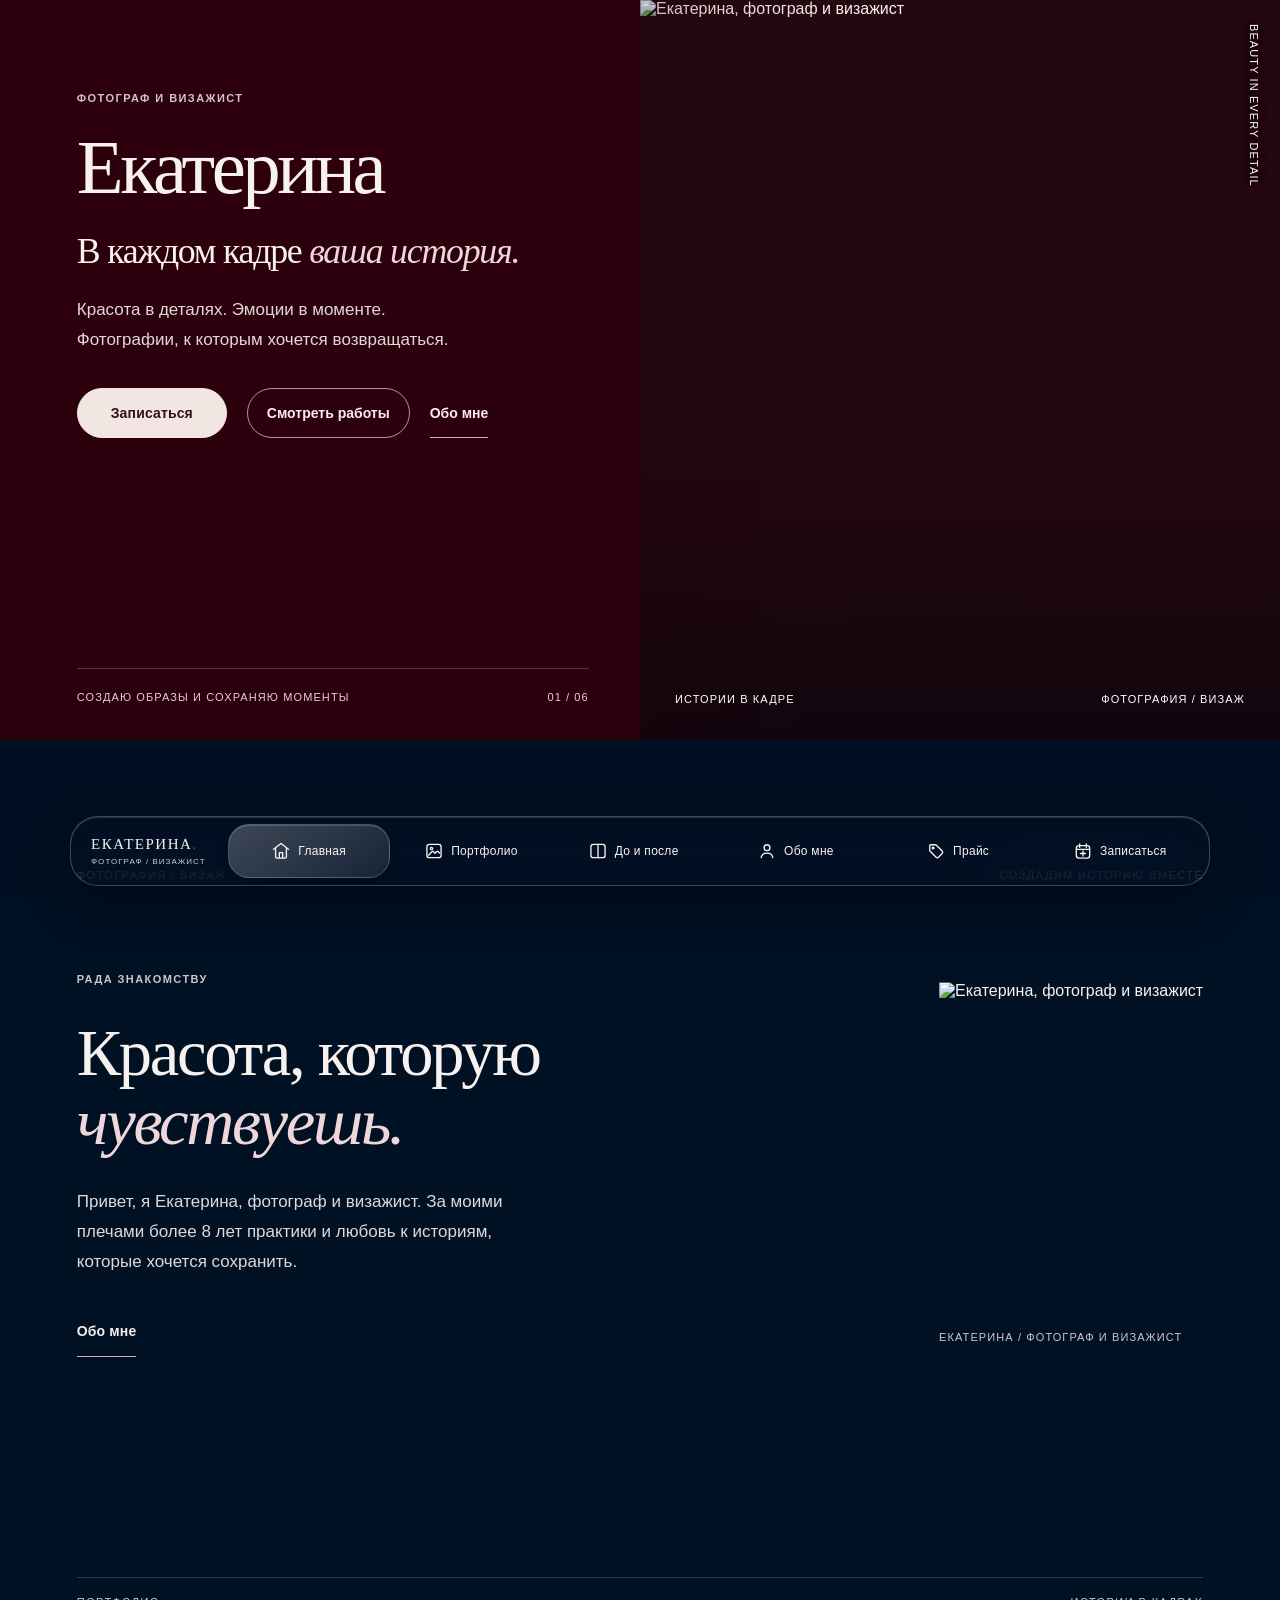
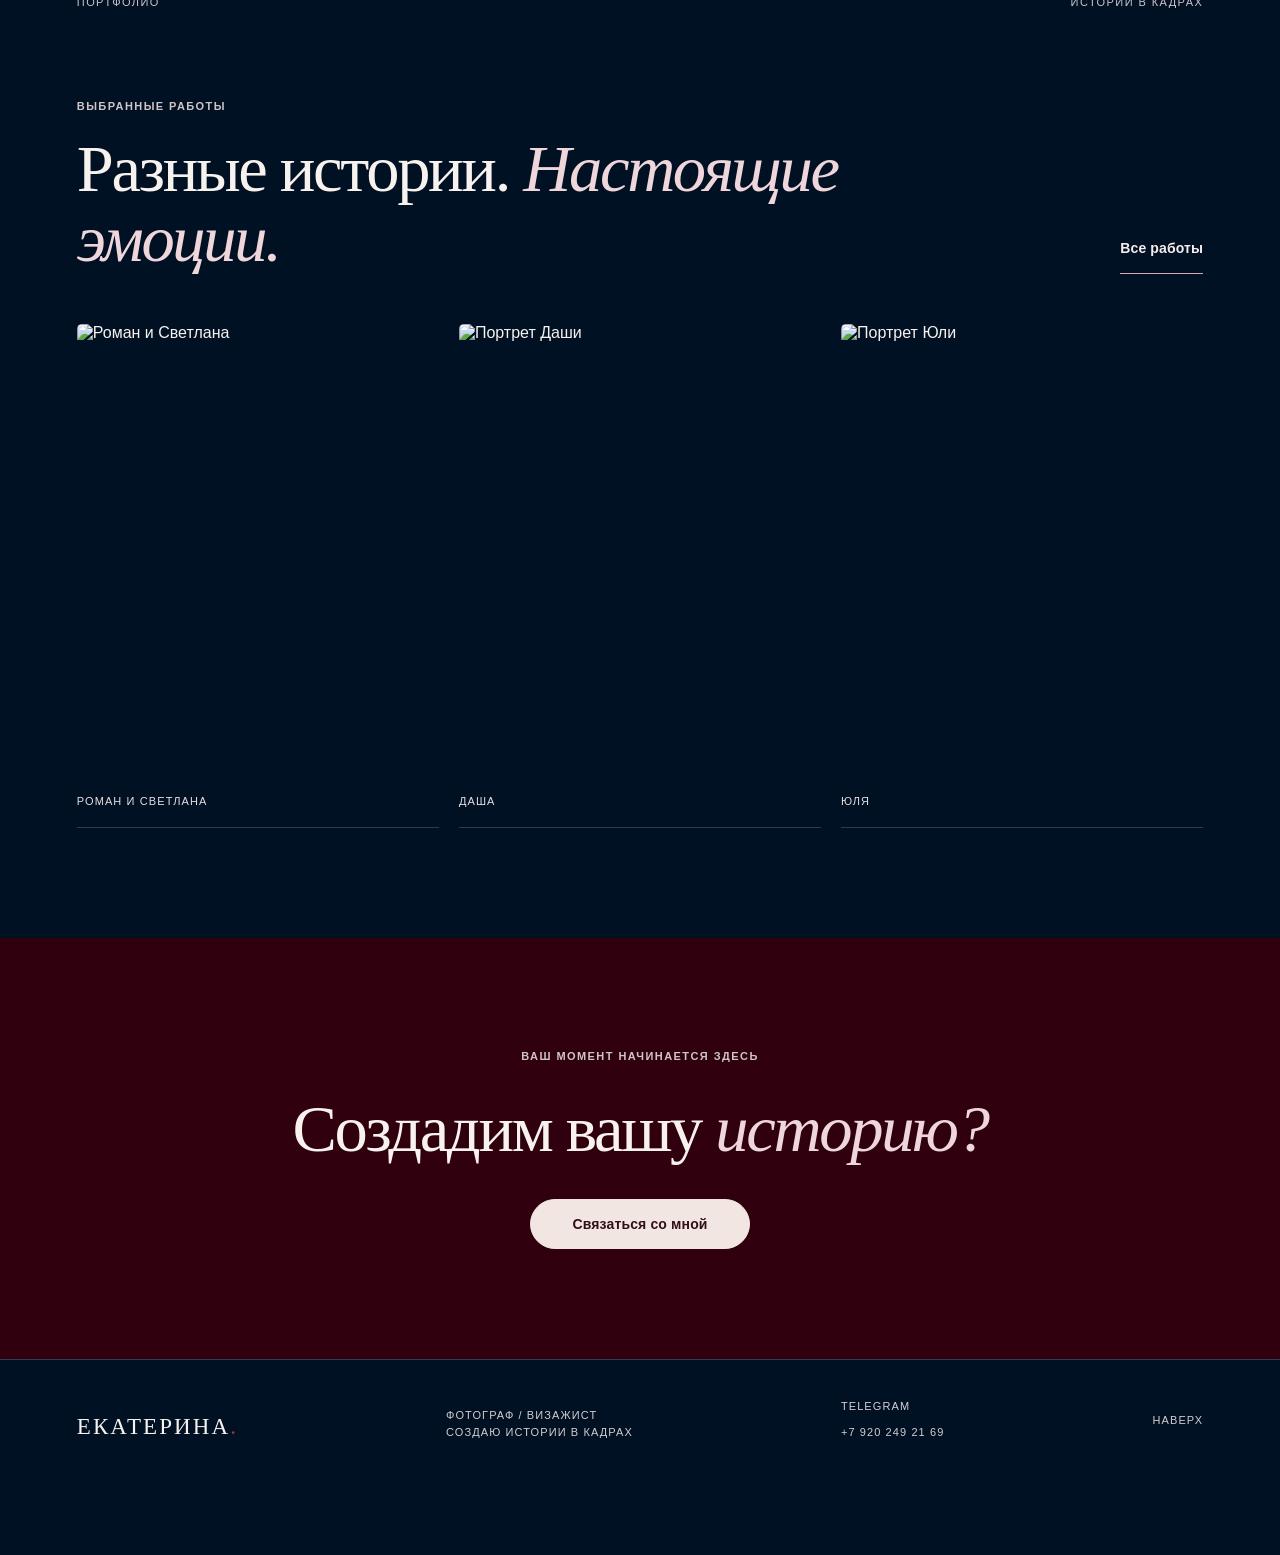
==== index.html @ 28e80536 "Добавить страницы сайта" ====
<!doctype html>
<html lang="ru">
<head>
  <meta charset="utf-8"><meta name="viewport" content="width=device-width, initial-scale=1, viewport-fit=cover"><meta name="theme-color" content="#30000e">
  <meta name="description" content="Екатерина, фотограф и визажист. Портфолио, преображения и информация для записи.">
  <title>Екатерина, фотограф и визажист</title>
  <link rel="stylesheet" href="styles.css">
  <link rel="stylesheet" href="controls.css">
  <link rel="stylesheet" href="bottom-nav.css">
  <link rel="stylesheet" href="velvet.css">
  <link rel="stylesheet" href="home-hero.css">
  <link rel="stylesheet" href="photo-effects.css">
  <script src="app.js" defer></script>
  <script src="photo-effects.js" defer></script>
</head>
<body id="top" class="home-page">
  <a class="skip-link" href="#main">Перейти к содержанию</a>
  <header class="site-header">
    <a class="brand" href="index.html" aria-label="Екатерина, на главную"><span class="brand-name">ЕКАТЕРИНА<span class="brand-dot">.</span></span><span class="brand-subtitle">ФОТОГРАФ / ВИЗАЖИСТ</span></a>
    <nav id="site-navigation" class="navigation" aria-label="Основная навигация">
      <span class="nav-slider" aria-hidden="true"></span>
      <a class="nav-item" draggable="false" href="index.html" aria-label="Главная" aria-current="page"><svg class="nav-icon" viewBox="0 0 24 24" fill="none" stroke="currentColor" stroke-width="1.6" stroke-linecap="round" stroke-linejoin="round" aria-hidden="true"><path d="m3 10 9-7 9 7"/><path d="M5.5 9v10a1.5 1.5 0 0 0 1.5 1.5h10a1.5 1.5 0 0 0 1.5-1.5V9"/><path d="M10 20v-6h4v6"/></svg><span class="nav-label nav-label-full">Главная</span><span class="nav-label nav-label-short" aria-hidden="true">Главная</span></a>
      <a class="nav-item" draggable="false" href="portfolio.html" aria-label="Портфолио"><svg class="nav-icon" viewBox="0 0 24 24" fill="none" stroke="currentColor" stroke-width="1.6" stroke-linecap="round" stroke-linejoin="round" aria-hidden="true"><rect x="3.5" y="4" width="17" height="16" rx="3"/><circle cx="9" cy="9" r="1.4"/><path d="m5.5 17 4.2-4.3a1 1 0 0 1 1.4 0l2.1 2.1 2.2-2.2a1 1 0 0 1 1.4 0l2 2"/></svg><span class="nav-label nav-label-full">Портфолио</span><span class="nav-label nav-label-short" aria-hidden="true">Работы</span></a>
      <a class="nav-item" draggable="false" href="before-after.html" aria-label="До и после"><svg class="nav-icon" viewBox="0 0 24 24" fill="none" stroke="currentColor" stroke-width="1.6" stroke-linecap="round" stroke-linejoin="round" aria-hidden="true"><rect x="3.5" y="4" width="17" height="16" rx="3"/><path d="M12 4v16"/></svg><span class="nav-label nav-label-full">До и после</span><span class="nav-label nav-label-short" aria-hidden="true">До/после</span></a>
      <a class="nav-item" draggable="false" href="about.html" aria-label="Обо мне"><svg class="nav-icon" viewBox="0 0 24 24" fill="none" stroke="currentColor" stroke-width="1.6" stroke-linecap="round" stroke-linejoin="round" aria-hidden="true"><circle cx="12" cy="8" r="3.5"/><path d="M5 20c.5-3.3 3.1-5.5 7-5.5s6.5 2.2 7 5.5"/></svg><span class="nav-label nav-label-full">Обо мне</span><span class="nav-label nav-label-short" aria-hidden="true">Обо мне</span></a>
      <a class="nav-item" draggable="false" href="prices.html" aria-label="Прайс"><svg class="nav-icon" viewBox="0 0 24 24" fill="none" stroke="currentColor" stroke-width="1.6" stroke-linecap="round" stroke-linejoin="round" aria-hidden="true"><path d="M4.5 11V5.8A1.3 1.3 0 0 1 5.8 4.5H11a2 2 0 0 1 1.4.6l7 7a2 2 0 0 1 0 2.8l-4.5 4.5a2 2 0 0 1-2.8 0l-7-7a2 2 0 0 1-.6-1.4Z"/><circle cx="8.5" cy="8.5" r="1"/></svg><span class="nav-label nav-label-full">Прайс</span><span class="nav-label nav-label-short" aria-hidden="true">Прайс</span></a>
      <a class="nav-item" draggable="false" href="booking.html" aria-label="Записаться"><svg class="nav-icon" viewBox="0 0 24 24" fill="none" stroke="currentColor" stroke-width="1.6" stroke-linecap="round" stroke-linejoin="round" aria-hidden="true"><rect x="4" y="5.5" width="16" height="15" rx="3"/><path d="M8 3.5v4M16 3.5v4M4 10h16M9 15h6M12 12v6"/></svg><span class="nav-label nav-label-full">Записаться</span><span class="nav-label nav-label-short" aria-hidden="true">Запись</span></a>
    </nav>
  </header>
  <main id="main"><section id="home" class="hero" aria-labelledby="hero-title">
      <div class="hero-copy">
        <div class="hero-intro">
          <p class="eyebrow">ФОТОГРАФ И ВИЗАЖИСТ</p>
          <h1 id="hero-title">Екатерина</h1>
          <p class="hero-tagline">В каждом кадре <em>ваша история.</em></p>
          <p class="hero-description">Красота в деталях. Эмоции в моменте. Фотографии, к которым хочется возвращаться.</p>
        </div>
        <div class="hero-actions">
          <a class="button button-light" href="booking.html">Записаться</a>
          <a class="hero-portfolio" href="portfolio.html">Смотреть работы</a>
          <a class="hero-about" href="about.html">Обо мне</a>
        </div>
        <div class="hero-bottom"><span>СОЗДАЮ ОБРАЗЫ И СОХРАНЯЮ МОМЕНТЫ</span><span>01 / 06</span></div>
      </div>
      <div class="hero-image-wrap">
        <img class="hero-image" src="assets/katya-img_2727.webp" alt="Екатерина, фотограф и визажист" fetchpriority="high">
        <div class="hero-image-shade"></div>
        <div class="image-caption"><span>ИСТОРИИ В КАДРЕ</span><span>ФОТОГРАФИЯ / ВИЗАЖ</span></div>
        <span class="hero-side-label" aria-hidden="true">BEAUTY IN EVERY DETAIL</span>
      </div>
    </section>
<section class="home-intro section-pad">
  <div class="section-kicker"><span>ФОТОГРАФИЯ / ВИЗАЖ</span><span>СОЗДАДИМ ИСТОРИЮ ВМЕСТЕ</span></div>
  <div class="home-intro-layout">
    <div class="home-intro-copy"><p class="eyebrow">РАДА ЗНАКОМСТВУ</p><h2>Красота, которую <em>чувствуешь.</em></h2><p>Привет, я Екатерина, фотограф и визажист. За моими плечами более 8 лет практики и любовь к историям, которые хочется сохранить.</p><a class="outline-link" href="about.html">Обо мне</a></div>
    <div class="home-intro-image"><img src="assets/katya-img_2283.webp" alt="Екатерина, фотограф и визажист" loading="lazy"><span>ЕКАТЕРИНА / ФОТОГРАФ И ВИЗАЖИСТ</span></div>
  </div>
</section>
<section class="home-selected section-pad">
  <div class="section-kicker"><span>ПОРТФОЛИО</span><span>ИСТОРИИ В КАДРАХ</span></div>
  <div class="section-heading"><div><p class="eyebrow">ВЫБРАННЫЕ РАБОТЫ</p><h2>Разные истории. <em>Настоящие эмоции.</em></h2></div><a class="outline-link" href="portfolio.html">Все работы</a></div>
  <div class="home-work-grid">
    <a href="portfolio.html" class="home-work"><img src="assets/roman-svetlana-09-thumb.webp" alt="Роман и Светлана" loading="lazy"><span>РОМАН И СВЕТЛАНА</span></a>
    <a href="portfolio.html" class="home-work"><img src="assets/dasha-22-thumb.webp" alt="Портрет Даши" loading="lazy"><span>ДАША</span></a>
    <a href="portfolio.html" class="home-work"><img src="assets/yulia-07-thumb.webp" alt="Портрет Юли" loading="lazy"><span>ЮЛЯ</span></a>
  </div>
</section>
<section class="home-invitation section-pad"><p class="eyebrow">ВАШ МОМЕНТ НАЧИНАЕТСЯ ЗДЕСЬ</p><h2>Создадим вашу <em>историю?</em></h2><a class="button button-light" href="booking.html">Связаться со мной</a></section></main>
  <footer class="site-footer">
    <a class="footer-brand" href="index.html">ЕКАТЕРИНА<span>.</span></a>
    <div class="footer-meta">ФОТОГРАФ / ВИЗАЖИСТ<br>СОЗДАЮ ИСТОРИИ В КАДРАХ</div>
    <div class="footer-contacts"><a href="https://t.me/katrina_trifonova" target="_blank" rel="noopener noreferrer">TELEGRAM</a><a href="tel:+79202492169">+7 920 249 21 69</a></div>
    <a class="back-to-top" href="#top">НАВЕРХ</a>
  </footer>
  
</body>
</html>
---- styles.css ----
:root{--navy:#001124;--navy-deep:#000b18;--navy-soft:#071a2c;--wine:#570018;--wine-dark:#410010;--ink:#f4efea;--muted:#b4b0ae;--line:rgba(244,239,234,.19);--gutter:clamp(24px,6vw,100px);color-scheme:dark}*{box-sizing:border-box}html{scroll-behavior:smooth}body{margin:0;background:var(--navy-deep);color:var(--ink);font-family:Arial,Helvetica,sans-serif;-webkit-font-smoothing:antialiased}body:has(dialog[open]){overflow:hidden}img{display:block;max-width:100%}a{color:inherit;text-decoration:none}button,input{font:inherit}button{color:inherit}button:focus-visible,a:focus-visible,input:focus-visible{outline:2px solid #fff;outline-offset:5px}.skip-link{position:fixed;z-index:100;top:10px;left:10px;transform:translateY(-160%);padding:12px;background:#fff;color:#111}.skip-link:focus{transform:translateY(0)}.site-header{height:88px;padding:0 var(--gutter);display:flex;align-items:center;justify-content:space-between;gap:30px;background:#000b19;position:relative;z-index:20;border-bottom:1px solid rgba(255,255,255,.08)}.brand{display:flex;flex-direction:column;gap:6px;flex-shrink:0}.brand-name{font-family:Georgia,serif;letter-spacing:.12em;font-size:19px}.brand-dot,.footer-brand span{color:#a0324c}.brand-subtitle{font-size:8px;letter-spacing:.24em;color:#a6a5a7}.navigation{display:flex;align-items:center;gap:clamp(22px,3vw,47px);font-size:11px;letter-spacing:.02em}.navigation>a:not(.nav-booking){color:#d7d3d2;transition:color .2s}.navigation>a:hover{color:#fff}.nav-booking{padding:14px 20px;border:1px solid rgba(255,255,255,.55);display:flex;gap:24px;align-items:center}.nav-booking:hover{background:#fff;color:#111!important}.menu-toggle{display:none}.hero{min-height:min(740px,calc(100svh - 88px));display:grid;grid-template-columns:1fr 1fr;background:var(--wine-dark)}.hero-copy{padding:clamp(64px,7vw,115px) 4vw 35px var(--gutter);display:flex;flex-direction:column;justify-content:center;position:relative}.eyebrow{font-size:10px;letter-spacing:.2em;line-height:1.5;color:#c8b3b7;font-weight:600;display:flex;align-items:center;gap:12px;margin:0 0 30px}.eyebrow-line{display:inline-block;width:29px;height:1px;background:#b86578;flex-shrink:0}h1,h2,p{margin-top:0}h1,h2{font-family:Georgia,'Times New Roman',serif;font-weight:400;letter-spacing:-.055em}h1{font-size:clamp(52px,5.7vw,94px);line-height:.99;max-width:710px;margin:0 0 30px}h1 em,h2 em{font-weight:400;font-style:italic;color:#d7b3b9}h2{font-size:clamp(48px,5.2vw,77px);line-height:1.05;margin:0}.hero-description{font-size:14px;line-height:1.8;max-width:340px;color:#d4bfc3;margin:0}.hero-actions{display:flex;align-items:center;gap:28px;flex-wrap:wrap;margin:37px 0 80px}.button{display:inline-flex;align-items:center;justify-content:space-between;gap:38px;padding:18px 21px;font-size:11px;letter-spacing:.02em;transition:background .2s,color .2s}.button-light{background:#f2eae5;color:#321017}.button-light:hover{background:white}.text-link{font-size:11px;color:#e8d8da;border-bottom:1px solid #a97d86;padding:8px 0}.text-link span{margin-left:13px}.hero-bottom{display:flex;justify-content:space-between;gap:30px;border-top:1px solid rgba(255,255,255,.2);padding-top:20px;color:#bd9aa2;font-size:8px;letter-spacing:.18em;margin-top:auto}.hero-image-wrap{min-width:0;position:relative;overflow:hidden;background:#250710}.hero-image{width:100%;height:100%;position:absolute;inset:0;object-fit:cover;object-position:center 30%}.hero-image-shade{position:absolute;inset:0;background:linear-gradient(90deg,rgba(32,0,9,.2),transparent 32%),linear-gradient(0deg,rgba(0,5,12,.55),transparent 40%)}.image-caption{position:absolute;left:35px;bottom:33px;right:35px;display:flex;justify-content:space-between;gap:15px;font-size:8px;letter-spacing:.18em}.hero-side-label{position:absolute;right:18px;top:24px;writing-mode:vertical-rl;font-size:8px;letter-spacing:.22em;color:rgba(255,255,255,.75)}.section-pad{padding:110px var(--gutter)}.section-kicker{display:flex;justify-content:space-between;gap:25px;border-top:1px solid var(--line);padding-top:18px;margin-bottom:90px;color:#9c9ca0;font-size:9px;letter-spacing:.17em}.about{background:var(--navy)}.about-layout{display:grid;grid-template-columns:1fr 1fr;gap:clamp(65px,9vw,150px);align-items:center;max-width:1330px;margin:auto}.about-visual{position:relative;padding:0 15% 55px 0}.about-main-image{aspect-ratio:4/5;overflow:hidden;background:#c4bfba}.about-main-image img,.about-small-image img{height:100%;width:100%;object-fit:cover}.about-small-image{position:absolute;bottom:0;right:0;width:39%;aspect-ratio:4/5;border:8px solid var(--navy);overflow:hidden;background:#bcb5ad}.image-note{position:absolute;left:0;bottom:8px;font-size:8px;letter-spacing:.17em;line-height:1.8;color:#9d9da3}.about-copy{max-width:540px}.about-copy h2{margin-bottom:35px}.about-copy p:not(.eyebrow){font-size:15px;line-height:1.9;color:#c2c3c6;max-width:510px}.about-copy .about-intro{color:#f1e9e6!important;font-size:20px!important;line-height:1.5!important;margin-bottom:24px}.about-signature{border-top:1px solid var(--line);margin-top:42px;padding-top:26px;display:flex;align-items:center;gap:24px}.signature{font-family:Georgia,serif;font-size:33px;font-style:italic;color:#d7b3b9}.about-signature span:last-child{font-size:8px;line-height:1.6;letter-spacing:.14em;color:#969aa2}.portfolio{background:var(--navy-deep)}.section-heading{display:flex;justify-content:space-between;align-items:end;gap:50px;margin-bottom:50px}.section-heading>div{max-width:820px}.section-heading .eyebrow{margin-bottom:20px}.section-heading>p{font-size:13px;line-height:1.8;color:#a8abb1;max-width:295px;margin:0 0 5px}.portfolio-grid{display:grid;grid-template-columns:repeat(4,minmax(0,1fr));gap:38px 18px}.portfolio-card{background:none;border:0;padding:0;text-align:left;cursor:pointer;min-width:0}.portfolio-card-image{position:relative;overflow:hidden;aspect-ratio:3/4;background:var(--navy-soft)}.portfolio-card-image img{height:100%;width:100%;object-fit:cover;transition:transform .6s ease,filter .4s}.portfolio-card:hover img{transform:scale(1.045);filter:brightness(.84)}.portfolio-card-image:after{content:none;position:absolute;bottom:14px;right:14px;border:1px solid rgba(255,255,255,.8);width:37px;height:37px;display:grid;place-items:center;font-size:16px;opacity:0;transition:opacity .2s}.portfolio-card:hover .portfolio-card-image:after,.portfolio-card:focus-visible .portfolio-card-image:after{opacity:1}.portfolio-card-meta{display:flex;justify-content:space-between;align-items:baseline;gap:10px;border-bottom:1px solid var(--line);padding:18px 0}.portfolio-card-title{font-family:Georgia,serif;font-size:22px}.portfolio-card-sub{font-size:9px;letter-spacing:.13em;color:#9c9da2;text-align:right}.notice{color:#cfc4c2}.transform{background:#071629}.compare-grid{display:grid;grid-template-columns:repeat(2,minmax(0,1fr));gap:42px 22px}.comparison{position:relative;aspect-ratio:4/3;overflow:hidden;background:#0a0c12;isolation:isolate}.comparison img{position:absolute;inset:0;width:100%;height:100%;object-fit:cover;object-position:center 30%}.comparison-after{clip-path:inset(0 0 0 var(--split))}.comparison input{position:absolute;inset:0;width:100%;height:100%;margin:0;opacity:0;cursor:ew-resize;touch-action:pan-y}.comparison:focus-within{outline:2px solid white;outline-offset:4px}.compare-divider{position:absolute;left:var(--split);top:0;bottom:0;width:1px;background:white;pointer-events:none}.compare-divider>span{position:absolute;left:50%;top:50%;transform:translate(-50%,-50%);height:43px;width:43px;border:1px solid white;border-radius:50%;display:grid;place-items:center;background:rgba(0,13,27,.5);font-size:21px}.compare-label{position:absolute;top:16px;padding:8px 10px;background:rgba(0,10,22,.6);font-size:9px;letter-spacing:.14em;pointer-events:none}.compare-label-before{left:16px}.compare-label-after{right:16px}.compare-footer{display:flex;justify-content:space-between;color:#a8abb2;font-size:9px;letter-spacing:.15em;padding-top:15px}.prices{background:var(--wine)}.prices .section-kicker{color:#d2b8bf}.prices-layout{display:grid;grid-template-columns:1.2fr .8fr;gap:60px}.prices-content{align-self:end;border-top:1px solid rgba(255,255,255,.3);padding-top:28px}.asterisk{font-size:32px;color:#d6a6b1}.prices-content p{font-family:Georgia,serif;font-size:26px;line-height:1.4;max-width:390px;margin:28px 0}.small-caps{font-size:9px;letter-spacing:.17em;color:#c9a5ae}.booking{background:var(--navy);text-align:center}.booking .section-kicker{text-align:left}.booking-inner{max-width:850px;margin:0 auto;padding:15px 0 35px}.booking-inner .eyebrow{justify-content:center}.booking-inner h2{font-size:clamp(52px,7vw,104px)}.booking-inner>p:not(.eyebrow){color:#bfc2c6;font-size:14px;line-height:1.9;max-width:500px;margin:32px auto}.booking-note{display:inline-flex;text-align:left;align-items:center;gap:18px;border:1px solid var(--line);padding:17px 24px;margin-top:20px;color:#aeb1b7;font-size:12px;line-height:1.7}.booking-note strong{color:#f3e9e8;font-size:13px;font-weight:400}.booking-icon{font-size:25px;color:#cb9ca9}.site-footer{padding:38px var(--gutter);display:flex;align-items:end;justify-content:space-between;gap:30px;background:#000915;border-top:1px solid var(--line)}.footer-brand{font-family:Georgia,serif;font-size:23px;letter-spacing:.09em}.footer-meta{font-size:8px;letter-spacing:.15em;line-height:1.9;color:#92969e}.back-to-top{font-size:9px;letter-spacing:.15em;color:#c6c5c6}.back-to-top span{margin-left:15px}.gallery-dialog{padding:0;border:0;max-width:none;max-height:none;width:100%;height:100%;background:rgba(0,9,20,.98);color:var(--ink)}.gallery-dialog::backdrop{background:rgba(0,0,0,.85)}.gallery-shell{height:100%;display:flex;flex-direction:column;padding:25px clamp(20px,4vw,60px);overflow:hidden}.gallery-header{display:flex;align-items:start;justify-content:space-between;gap:20px}.gallery-kicker{font-size:8px;letter-spacing:.18em;color:#b5a0a3}.gallery-header h2{font-size:clamp(30px,3vw,44px);margin-top:7px}.gallery-close,.gallery-arrow{border:1px solid rgba(255,255,255,.3);background:transparent;cursor:pointer;display:grid;place-items:center}.gallery-close{width:45px;height:45px;font-size:29px;line-height:1}.gallery-close:hover,.gallery-arrow:hover{background:#fff;color:#000}.gallery-stage{flex:1;min-height:0;display:grid;grid-template-columns:50px 1fr 50px;gap:18px;align-items:center;padding:15px 0}.gallery-stage img{width:100%;height:100%;min-height:0;max-height:100%;object-fit:contain}.gallery-arrow{width:45px;height:45px;font-size:21px}.gallery-bottom{display:flex;align-items:center;gap:30px;min-height:60px}.gallery-bottom>span{white-space:nowrap;font-size:11px;letter-spacing:.16em;color:#ccc}.gallery-thumbs{display:flex;align-items:center;gap:8px;overflow:auto;scrollbar-width:thin;padding:5px 2px}.gallery-thumb{flex:0 0 50px;height:58px;padding:0;border:1px solid transparent;opacity:.55;cursor:pointer;background:none}.gallery-thumb[aria-current=true]{border-color:white;opacity:1}.gallery-thumb img{width:100%;height:100%;object-fit:cover}
@media(max-width:1000px){.site-header{height:76px}.navigation{gap:20px}.navigation>a:not(.nav-booking){font-size:10px}.nav-booking{padding:12px}.hero{min-height:650px}.hero-actions{gap:18px}.portfolio-grid{grid-template-columns:repeat(2,minmax(0,1fr));gap:32px 20px}.portfolio-card-image{aspect-ratio:4/5}.section-pad{padding-top:85px;padding-bottom:85px}.section-kicker{margin-bottom:65px}.about-layout{gap:55px}.about-copy p:not(.eyebrow){font-size:14px}}
@media(max-width:700px){:root{--gutter:22px}.site-header{height:72px}.brand-name{font-size:17px}.brand-subtitle{font-size:7px}.menu-toggle{border:0;background:none;width:44px;height:44px;display:flex;flex-direction:column;justify-content:center;gap:7px;align-items:flex-end;cursor:pointer}.menu-toggle span{height:1px;width:26px;background:#fff}.menu-toggle span:last-child{width:19px}.navigation{display:none;position:absolute;top:72px;left:0;right:0;padding:20px var(--gutter) 28px;background:#001124;align-items:stretch;flex-direction:column;gap:0;box-shadow:0 12px 25px rgba(0,0,0,.22)}.navigation.open{display:flex}.navigation>a:not(.nav-booking){font-size:15px;padding:14px 0;border-bottom:1px solid var(--line)}.nav-booking{margin-top:20px;justify-content:space-between;padding:15px}.hero{grid-template-columns:1fr;min-height:0}.hero-copy{padding:68px var(--gutter) 27px;min-height:500px}.hero h1{font-size:clamp(50px,11vw,75px);max-width:600px}.hero-actions{margin:32px 0 56px;gap:18px}.hero-bottom{font-size:7px}.hero-image-wrap{min-height:560px}.hero-image{object-position:center 30%}.image-caption{left:22px;right:22px}.section-pad{padding-top:72px;padding-bottom:75px}.section-kicker{margin-bottom:52px;font-size:8px}.section-kicker span:last-child{text-align:right}.about-layout{grid-template-columns:1fr;gap:55px}.about-visual{max-width:520px}.about-copy h2{margin-bottom:27px}.about-copy .about-intro{font-size:18px!important}.section-heading{align-items:start;flex-direction:column;gap:20px;margin-bottom:32px}.section-heading h2{font-size:clamp(46px,10vw,68px)}.section-heading>p{font-size:13px;max-width:320px}.portfolio-grid{gap:28px 12px}.portfolio-card-title{font-size:18px}.portfolio-card-sub{font-size:8px}.portfolio-card-meta{padding:12px 0}.compare-grid{gap:28px 12px}.comparison{aspect-ratio:3/4}.comparison img{object-position:center}.compare-label{top:9px;font-size:8px;padding:6px}.compare-label-before{left:9px}.compare-label-after{right:9px}.compare-divider>span{width:34px;height:34px;font-size:17px}.compare-footer{font-size:7px;letter-spacing:.09em}.prices-layout{grid-template-columns:1fr;gap:40px}.prices-content p{font-size:23px}.booking-inner{padding:0 0 10px}.booking-inner h2{font-size:clamp(49px,10vw,74px)}.site-footer{align-items:start;flex-wrap:wrap}.footer-meta{order:3;flex-basis:100%}.gallery-shell{padding:20px 14px}.gallery-stage{grid-template-columns:36px 1fr 36px;gap:5px}.gallery-arrow{width:34px;height:42px}.gallery-header h2{font-size:32px}.gallery-bottom{gap:14px}.gallery-thumb{flex-basis:42px;height:50px}}
@media(max-width:360px){.hero-copy{min-height:480px}.hero-actions{align-items:flex-start;flex-direction:column}.hero-image-wrap{min-height:470px}.portfolio-card-sub{display:none}.compare-footer span:last-child{display:none}}
@media(prefers-reduced-motion:reduce){html{scroll-behavior:auto}*,*:before,*:after{transition-duration:.01ms!important;animation-duration:.01ms!important;animation-iteration-count:1!important}}
body.gallery-open{overflow:hidden}
.portfolio-card{align-self:start}
/* Multi-page navigation and section layouts */
.navigation a[aria-current="page"]:not(.nav-booking){color:#fff;border-bottom:1px solid #a96777;padding-bottom:7px}.navigation .nav-booking[aria-current="page"]{background:#f2eae5;color:#321017}.inner-page h1{font-size:clamp(48px,5.2vw,77px);line-height:1.05;margin:0;max-width:none}.inner-page .about-copy h1{margin-bottom:35px}.inner-page .booking-inner h1{font-size:clamp(52px,7vw,104px)}.page-next{padding:55px var(--gutter);background:#000915;border-top:1px solid var(--line);display:flex;align-items:center;justify-content:space-between;gap:25px}.page-next>span{font-size:9px;letter-spacing:.17em;color:#999ba2}.page-next>a{font-family:Georgia,serif;font-size:clamp(24px,3vw,39px);color:#e8dcda}.page-next b{font:inherit;font-size:.65em;margin-left:22px;color:#bc8c98}.page-next>a:hover{color:#fff}.booking-contacts{display:grid;grid-template-columns:repeat(2,minmax(0,1fr));gap:12px;text-align:left;margin:45px auto 0;max-width:690px}.contact-card{position:relative;border:1px solid rgba(255,255,255,.23);padding:23px 50px 25px 24px;display:flex;flex-direction:column;gap:13px;transition:background .2s,border-color .2s}.contact-card:hover{background:rgba(255,255,255,.06);border-color:rgba(255,255,255,.65)}.contact-label{font-size:9px;letter-spacing:.16em;color:#aaaeb7}.contact-card strong{font-family:Georgia,serif;font-size:clamp(18px,1.8vw,24px);font-weight:400}.contact-arrow{position:absolute;top:21px;right:22px;color:#caa0aa;font-size:19px}.footer-contacts{display:flex;flex-direction:column;gap:9px;font-size:9px;letter-spacing:.1em;color:#b9bac0}.footer-contacts a:hover{color:#fff}.home-intro{background:var(--navy)}.home-intro-layout{display:grid;grid-template-columns:1fr 1fr;gap:clamp(55px,10vw,160px);align-items:center;max-width:1300px;margin:auto}.home-intro-copy h2{max-width:560px}.home-intro-copy>p:not(.eyebrow){max-width:430px;color:#bec1c7;line-height:1.9;font-size:15px;margin:30px 0}.outline-link{display:inline-flex;align-items:center;gap:35px;border-bottom:1px solid #b68490;padding:12px 0;font-size:11px;letter-spacing:.04em}.outline-link:hover{color:#d7b3b9}.home-intro-image{max-width:480px;margin-left:auto}.home-intro-image img{width:100%;aspect-ratio:4/5;object-fit:cover}.home-intro-image span{display:block;font-size:8px;letter-spacing:.16em;color:#a4a7ae;margin-top:16px}.home-selected{background:var(--navy-deep)}.home-work-grid{display:grid;grid-template-columns:repeat(3,minmax(0,1fr));gap:20px}.home-work{min-width:0}.home-work img{width:100%;aspect-ratio:4/5;object-fit:cover;transition:filter .25s}.home-work:hover img{filter:brightness(.8)}.home-work>span{display:flex;justify-content:space-between;border-bottom:1px solid var(--line);padding:17px 0;font-size:9px;letter-spacing:.15em}.home-work b{font-size:16px;font-weight:400}.home-invitation{text-align:center;background:var(--wine)}.home-invitation .eyebrow{justify-content:center}.home-invitation h2{margin-bottom:35px}.home-invitation .button{min-width:220px}
@media(max-width:1000px){.navigation{gap:15px}.navigation>a:not(.nav-booking){font-size:10px}.inner-page .booking-inner h1{font-size:clamp(52px,7vw,104px)}}
@media(max-width:700px){.navigation a[aria-current="page"]:not(.nav-booking){padding:14px 0;border-bottom:1px solid var(--line);color:#e7bfc8}.inner-page h1{font-size:clamp(46px,10vw,68px)}.inner-page .booking-inner h1{font-size:clamp(49px,10vw,74px)}.page-next{padding:38px var(--gutter);align-items:start;flex-direction:column;gap:18px}.booking-contacts{grid-template-columns:1fr;gap:10px;margin-top:35px}.contact-card{padding:20px 52px 20px 20px}.home-intro-layout{grid-template-columns:1fr;gap:40px}.home-intro-image{width:100%;max-width:450px;margin:0}.home-work-grid{grid-template-columns:repeat(2,minmax(0,1fr));gap:22px 12px}.home-work-grid .home-work:last-child{display:none}.home-work>span{font-size:8px;line-height:1.5}.footer-contacts{order:4;flex-basis:100%;flex-direction:row;flex-wrap:wrap;gap:20px}.inner-page .about-copy h1{margin-bottom:27px}}
@media(min-width:701px) and (max-width:900px){.menu-toggle{border:0;background:none;width:44px;height:44px;display:flex;flex-direction:column;justify-content:center;gap:7px;align-items:flex-end;cursor:pointer}.menu-toggle span{height:1px;width:26px;background:#fff}.menu-toggle span:last-child{width:19px}.navigation{display:none;position:absolute;top:76px;left:0;right:0;padding:20px var(--gutter) 28px;background:#001124;align-items:stretch;flex-direction:column;gap:0;box-shadow:0 12px 25px rgba(0,0,0,.22)}.navigation.open{display:flex}.navigation>a:not(.nav-booking){font-size:15px;padding:14px 0;border-bottom:1px solid var(--line)}.navigation a[aria-current="page"]:not(.nav-booking){padding:14px 0;border-bottom:1px solid var(--line);color:#e7bfc8}.nav-booking{margin-top:20px;justify-content:space-between;padding:15px}}
---- controls.css ----
/* Readable typography and a consistent set of controls */
:root {
  --text-main: #f8f2ef;
  --text-soft: #e0d9d8;
  --text-label: #cfc5c7;
  --accent-light: #efd6da;
  --control-line: rgba(239, 214, 218, .42);
}
body {
  color: var(--text-main);
  font-family: -apple-system, BlinkMacSystemFont, "Segoe UI", Arial, sans-serif;
}
h1, h2 { letter-spacing: -.035em; }
h1 { line-height: 1.06; }
h1 em, h2 em { color: var(--accent-light); }
button:focus-visible, a:focus-visible, input:focus-visible {
  outline: 3px solid #f3c8d0;
  outline-offset: 4px;
}
.brand-subtitle { font-size: 10px; letter-spacing: .16em; color: #d5ced1; }
.eyebrow, .section-kicker, .small-caps, .page-next > span {
  font-size: 11px;
  letter-spacing: .13em;
  color: var(--text-label);
}
.hero-description, .about-copy p:not(.eyebrow), .home-intro-copy > p:not(.eyebrow),
.section-heading > p, .booking-inner > p:not(.eyebrow) {
  color: var(--text-soft);
  font-size: 17px;
  line-height: 1.75;
}
.hero-description { max-width: 390px; }
.about-copy p:not(.eyebrow) { max-width: 55ch; }
.about-copy .about-intro { color: var(--text-main) !important; font-size: 21px !important; }
.section-heading > p { max-width: 340px; }
.booking-inner > p:not(.eyebrow) { max-width: 550px; }
.prices .section-kicker, .prices .small-caps { color: #f0dce0; }
.image-note, .about-signature span:last-child, .hero-bottom, .image-caption,
.hero-side-label, .home-intro-image span, .home-work > span,
.portfolio-card-sub, .compare-footer, .footer-meta, .footer-contacts,
.back-to-top, .gallery-kicker, .gallery-bottom > span, .contact-label {
  font-size: 11px;
  letter-spacing: .1em;
  line-height: 1.5;
  color: var(--text-label);
}
.image-caption, .hero-side-label { color: #fff; }
.hero-bottom { color: #e5cdd2; }
.portfolio-card-title { color: #fff8f6; }

/* Navigation and calls to action */
.navigation { gap: clamp(8px, 1.05vw, 18px); font-size: 14px; }
.navigation > a:not(.nav-booking) {
  display: inline-flex;
  min-height: 44px;
  align-items: center;
  padding: 10px 12px;
  border: 0;
  border-radius: 999px;
  color: #eee7e6;
  transition: background .2s, color .2s;
}
.navigation > a:not(.nav-booking):hover,
.navigation a[aria-current="page"]:not(.nav-booking) {
  padding: 10px 12px;
  border: 0;
  background: rgba(239, 214, 218, .12);
  color: #fff;
}
.nav-booking, .button, .text-link, .outline-link {
  min-height: 50px;
  font-size: 14px;
  font-weight: 600;
  letter-spacing: .01em;
}
.nav-booking {
  padding: 7px 8px 7px 19px;
  gap: 18px;
  border: 1px solid #f1e6e2;
  border-radius: 999px;
  color: #321017;
  background: #f1e6e2;
  transition: background .2s, transform .2s, box-shadow .2s;
}
.nav-booking span, .button span {
  flex: 0 0 34px;
  width: 34px;
  height: 34px;
  display: grid;
  place-items: center;
  border-radius: 50%;
  background: #591329;
  color: #fff;
  font-size: 17px;
  line-height: 1;
}
.nav-booking:hover, .button-light:hover {
  background: #fff;
  color: #321017 !important;
  box-shadow: 0 8px 22px rgba(0, 0, 0, .16);
}
.navigation .nav-booking[aria-current="page"] { background: #f1e6e2; color: #321017; }
.button {
  padding: 8px 9px 8px 21px;
  gap: 26px;
  border: 1px solid #f1e6e2;
  border-radius: 999px;
}
.button-light { background: #f1e6e2; color: #321017; }
.text-link, .outline-link {
  display: inline-flex;
  align-items: center;
  gap: 14px;
  padding: 10px 0;
  border-bottom: 1px solid #d8a8b2;
  color: #f8eded;
}
.text-link span, .outline-link span { margin: 0; font-size: 18px; }
.text-link:hover, .outline-link:hover { color: #fff; border-color: #fff; }
.menu-toggle { transition: background .2s, border-color .2s; }

/* Gallery and before/after controls */
.portfolio-card-image, .home-work img, .comparison { border-radius: 5px; }
.portfolio-card-image:after {
  opacity: 1;
  width: 44px;
  height: 44px;
  border: 1px solid rgba(255, 255, 255, .75);
  border-radius: 50%;
  background: rgba(0, 12, 25, .72);
  color: white;
  font-size: 20px;
}
.portfolio-card:hover .portfolio-card-image:after,
.portfolio-card:focus-visible .portfolio-card-image:after { background: #6a1d35; }
.home-work > span { color: #e7dfe0; }
.home-work b { font-size: 19px; }
.compare-label {
  padding: 9px 12px;
  border-radius: 999px;
  background: rgba(0, 10, 22, .84);
  color: #fff;
  font-size: 11px;
  letter-spacing: .1em;
}
.compare-divider { width: 2px; box-shadow: 0 0 8px rgba(0, 0, 0, .55); }
.compare-divider > span {
  width: 50px;
  height: 50px;
  border: 2px solid #fff;
  background: #58152b;
  box-shadow: 0 4px 16px rgba(0, 0, 0, .35);
  font-size: 22px;
}
.comparison:focus-within { outline: 3px solid #f3c8d0; outline-offset: 4px; }
.gallery-stage { position: relative; display: flex; justify-content: center; }
.gallery-stage img { width: 100%; }
.gallery-arrow, .gallery-close {
  width: 48px;
  height: 48px;
  border: 1px solid rgba(255, 255, 255, .62);
  border-radius: 50%;
  background: rgba(0, 13, 27, .8);
  color: #fff;
  transition: background .2s, border-color .2s, color .2s;
}
.gallery-arrow { position: absolute; top: 50%; transform: translateY(-50%); z-index: 1; }
.gallery-prev { left: 0; }
.gallery-next { right: 0; }
.gallery-arrow:hover, .gallery-close:hover { background: #f3e8e5; border-color: #f3e8e5; color: #35101c; }
.gallery-thumb { flex-basis: 54px; height: 62px; border: 2px solid transparent; border-radius: 3px; opacity: .75; overflow: hidden; }
.gallery-thumb[aria-current=true] { border-color: #f0c4cd; opacity: 1; }
.gallery-bottom > span { color: #f3e9e8; }

/* Booking cards and footer links */
.contact-card {
  min-height: 112px;
  border: 1px solid var(--control-line);
  border-radius: 12px;
  background: rgba(255, 255, 255, .025);
  transition: background .2s, border-color .2s, transform .2s;
}
.contact-card:hover { background: rgba(239, 214, 218, .09); border-color: #efd6da; transform: translateY(-2px); }
.contact-label { color: #d8cdd0; }
.contact-card strong { color: #fff8f6; }
.contact-arrow {
  display: grid;
  place-items: center;
  width: 34px;
  height: 34px;
  top: 18px;
  right: 18px;
  border: 1px solid var(--control-line);
  border-radius: 50%;
  color: #f2d5db;
}
.footer-meta, .footer-contacts, .back-to-top { color: #d3cdd0; }
.back-to-top { padding: 12px 0; }
.page-next > a { color: #f6eceb; }

@media (max-width: 1100px) {
  .menu-toggle {
    display: flex;
    flex-direction: column;
    align-items: center;
    justify-content: center;
    gap: 7px;
    width: 48px;
    height: 48px;
    flex: 0 0 48px;
    padding: 0;
    border: 1px solid var(--control-line);
    border-radius: 50%;
    background: rgba(255, 255, 255, .03);
    cursor: pointer;
  }
  .menu-toggle:hover, .menu-toggle[aria-expanded="true"] { background: rgba(239, 214, 218, .13); border-color: #efd6da; }
  .menu-toggle span, .menu-toggle span:last-child { width: 21px; height: 2px; background: #fff; transition: transform .2s; }
  .menu-toggle[aria-expanded="true"] span:first-child { transform: translateY(4.5px) rotate(45deg); }
  .menu-toggle[aria-expanded="true"] span:last-child { transform: translateY(-4.5px) rotate(-45deg); }
  .navigation {
    display: none;
    position: absolute;
    top: 100%;
    left: 0;
    right: 0;
    padding: 15px var(--gutter) 25px;
    align-items: stretch;
    flex-direction: column;
    gap: 2px;
    background: #001124;
    box-shadow: 0 18px 28px rgba(0, 0, 0, .3);
  }
  .navigation.open { display: flex; }
  .navigation > a:not(.nav-booking),
  .navigation > a:not(.nav-booking):hover,
  .navigation a[aria-current="page"]:not(.nav-booking) {
    min-height: 50px;
    padding: 13px 14px;
    border: 0;
    border-radius: 8px;
    font-size: 16px;
  }
  .nav-booking { align-self: flex-start; margin-top: 14px; padding: 7px 8px 7px 19px; }
  .about-copy p:not(.eyebrow) { font-size: 17px; }
}
@media (max-width: 700px) {
  .brand-subtitle { font-size: 9px; }
  .hero-description, .about-copy p:not(.eyebrow), .home-intro-copy > p:not(.eyebrow),
  .section-heading > p, .booking-inner > p:not(.eyebrow) { font-size: 16px; line-height: 1.7; }
  .about-copy .about-intro { font-size: 19px !important; }
  .section-kicker, .eyebrow { font-size: 10px; line-height: 1.55; }
  .hero-bottom, .image-caption, .home-intro-image span, .home-work > span,
  .compare-footer, .footer-meta, .footer-contacts, .back-to-top { font-size: 10px; }
  .portfolio-card-title { font-size: 19px; }
  .portfolio-card-sub { font-size: 10px; }
  .compare-label { top: 9px; padding: 7px 9px; font-size: 10px; }
  .compare-divider > span { width: 46px; height: 46px; font-size: 20px; }
  .gallery-shell { padding: 20px 14px; }
  .gallery-stage { gap: 0; }
  .gallery-arrow, .gallery-close { width: 48px; height: 48px; }
  .gallery-thumb { flex-basis: 50px; height: 58px; }
  .footer-contacts { font-size: 11px; }
}
@media (prefers-reduced-motion: reduce) {
  .nav-booking, .button, .menu-toggle, .menu-toggle span, .contact-card,
  .gallery-arrow, .gallery-close { transition: none; }
}
@media (max-width: 520px) {
  .compare-grid { grid-template-columns: 1fr; gap: 30px; }
  .comparison { aspect-ratio: 4 / 5; }
}
/* Keep the vertical caption legible over the light portrait. */
.hero-side-label { text-shadow: 0 1px 4px rgba(0, 0, 0, .85), 0 0 9px rgba(0, 0, 0, .7); }
/* Clear text controls and an understated grip for image comparisons. */
.button { justify-content: center; gap: 0; padding: 15px 24px; }
.contact-card { padding-right: 24px; }
.compare-divider > span::before {
  content: ''; display: block; width: 2px; height: 15px; border-radius: 2px;
  background: #fff; box-shadow: -5px 0 0 #fff, 5px 0 0 #fff;
}
---- bottom-nav.css ----
/* Floating, translucent navigation */
.site-header {
  position: fixed; z-index: 90; top: auto; bottom: max(14px, env(safe-area-inset-bottom));
  left: 50%; right: auto; transform: translateX(-50%);
  width: min(1140px, calc(100% - 36px)); height: auto; min-height: 70px;
  display: flex; gap: 22px; align-items: center; padding: 7px 8px 7px 20px;
  border: 1px solid rgba(255,255,255,.23); border-radius: 28px;
  background: rgba(10, 20, 34, .68);
  box-shadow: 0 18px 48px rgba(0,0,0,.38), inset 0 1px rgba(255,255,255,.16);
  -webkit-backdrop-filter: blur(26px) saturate(175%);
  backdrop-filter: blur(26px) saturate(175%);
}
.site-header .brand { flex: 0 0 auto; gap: 4px; }
.site-header .brand-name { font-size: 15px; letter-spacing: .1em; }
.site-header .brand-subtitle { font-size: 8px; letter-spacing: .13em; }
.site-header .navigation {
  position: relative; inset: auto; display: flex; flex: 1 1 auto; min-width: 0;
  flex-direction: row; align-items: stretch; justify-content: space-between; gap: 0;
  padding: 0; background: transparent; box-shadow: none; touch-action: pan-y;
}
.site-header .navigation .nav-slider {
  position: absolute; z-index: 0; top: 0; bottom: 0; left: 0; width: 0; opacity: 0;
  border-radius: 21px; pointer-events: none;
  background: linear-gradient(145deg, rgba(255,255,255,.24), rgba(255,255,255,.09));
  border: 1px solid rgba(255,255,255,.19);
  box-shadow: inset 0 1px 0 rgba(255,255,255,.16), 0 4px 12px rgba(0,0,0,.13);
  transition: transform .35s cubic-bezier(.2,.8,.2,1), width .3s ease, opacity .15s;
}
.site-header .navigation .nav-slider.no-transition { transition: none; }
.site-header .navigation.is-dragging .nav-slider { transition-duration: .12s; }
.site-header .navigation > .nav-item,
.site-header .navigation > .nav-item:hover,
.site-header .navigation > .nav-item[aria-current="page"] {
  position: relative; z-index: 1; flex: 1 1 0; min-width: 0; min-height: 54px;
  display: flex; align-items: center; justify-content: center; gap: 7px; padding: 8px 7px;
  border: 0; border-radius: 21px; background: transparent; color: #f8f4f3;
  font-size: 12px; font-weight: 500; line-height: 1.2; text-decoration: none;
}
.site-header .navigation:not(.has-slider) > .nav-item[aria-current="page"] { background: rgba(255,255,255,.17); }
.site-header .navigation > .nav-item:hover { color: white; }
.site-header .nav-icon { flex: 0 0 20px; width: 20px; height: 20px; }
.site-header .nav-label { white-space: nowrap; }
.site-header .nav-label-short { display: none; }
.site-footer { padding-bottom: calc(115px + env(safe-area-inset-bottom)); }
@media (max-width: 850px) {
  .site-header {
    width: calc(100% - 20px); min-height: 0; gap: 0; padding: 6px;
    bottom: max(10px, env(safe-area-inset-bottom)); border-radius: 26px;
  }
  .site-header .brand { display: none; }
  .site-header .navigation > .nav-item,
  .site-header .navigation > .nav-item:hover,
  .site-header .navigation > .nav-item[aria-current="page"] {
    min-height: 57px; flex-direction: column; gap: 4px; padding: 6px 1px;
    font-size: 10px; border-radius: 20px;
  }
  .site-header .nav-icon { flex-basis: 20px; width: 20px; height: 20px; }
  .site-header .nav-label-full { display: none; }
  .site-header .nav-label-short { display: inline; }
  .site-footer { padding-bottom: calc(112px + env(safe-area-inset-bottom)); }
}
@media (max-width: 350px) {
  .site-header .navigation > .nav-item,
  .site-header .navigation > .nav-item:hover,
  .site-header .navigation > .nav-item[aria-current="page"] { font-size: 9px; }
}
@supports not ((-webkit-backdrop-filter: blur(1px)) or (backdrop-filter: blur(1px))) {
  .site-header { background: rgba(10, 20, 34, .94); }
}
@media (prefers-reduced-motion: reduce) { .site-header .navigation .nav-slider { transition: none; } }
.site-header .navigation { -webkit-user-select: none; user-select: none; }
.site-header .nav-icon, .site-header .nav-label { pointer-events: none; }
html { scroll-padding-bottom: calc(110px + env(safe-area-inset-bottom, 0px)); }
---- velvet.css ----
/* Burgundy and navy velvet in the original two-colour palette. */
:root {
  --navy: #001124;
  --navy-deep: #000b18;
  --navy-soft: #071a2c;
  --wine: #430014;
  --wine-dark: #30000e;
}
html, body { background: #001124; }
body { isolation: auto; }
body::before { content: none; }
.hero, .home-invitation, .prices {
  background-color: #30000e;
  background-image: linear-gradient(rgba(18,0,5,.08), rgba(18,0,5,.1)), url('assets/velvet-burgundy-v2.jpg');
  background-position: center; background-size: cover; background-repeat: no-repeat; background-attachment: fixed;
}
.about, .home-intro, .home-selected, .portfolio, .transform, .booking, .page-next, .site-footer {
  background-color: #001124;
  background-image: linear-gradient(rgba(0,7,16,.1), rgba(0,7,16,.12)), url('assets/velvet-navy-v1.jpg');
  background-position: center; background-size: cover; background-repeat: no-repeat; background-attachment: fixed;
}
.site-footer { border-top-color: rgba(244,239,234,.2); }
.site-header { background: rgba(4, 15, 30, .7); }
.folio-card-index, .folio-card-open, .compare-label { background: rgba(0, 10, 23, .82); }
.gallery-dialog {
  background-color: #001124;
  background-image: linear-gradient(rgba(0,7,16,.32), rgba(0,7,16,.36)), url('assets/velvet-navy-v1.jpg');
  background-position: center; background-size: cover; background-repeat: no-repeat;
}
.gallery-arrow, .gallery-close { background: rgba(0, 10, 23, .88); }
@supports not ((-webkit-backdrop-filter: blur(1px)) or (backdrop-filter: blur(1px))) {
  .site-header { background: rgba(4, 15, 30, .96); }
}
@supports (-webkit-touch-callout: none) {
  .hero, .home-invitation, .prices, .about, .home-intro, .home-selected, .portfolio,
  .transform, .booking, .page-next, .site-footer {
    background-attachment: scroll;
    background-size: auto, 1100px auto;
    background-repeat: no-repeat, repeat;
  }
}
---- home-hero.css ----
/* A clear introduction and direct booking on the first screen. */
.hero-intro h1 { margin: 0; font-size: clamp(56px, 6vw, 92px); line-height: 1.04; letter-spacing: -.045em; }
.hero-intro .eyebrow { margin-bottom: 22px; }
.hero-tagline { margin: 22px 0 0; font-family: Georgia, 'Times New Roman', serif; font-size: clamp(26px, 2.8vw, 41px); line-height: 1.2; letter-spacing: -.035em; }
.hero-tagline em { color: #efd6da; font-weight: 400; }
.hero-intro .hero-description { margin-top: 22px; }
.hero-actions { margin: 34px 0 70px; gap: 12px 20px; }
.hero-actions .button { min-width: 150px; }
.hero-portfolio, .hero-about { display: inline-flex; align-items: center; justify-content: center; min-height: 50px; color: #f8eded; font-size: 14px; font-weight: 600; }
.hero-portfolio { padding: 12px 19px; border: 1px solid rgba(241,230,226,.65); border-radius: 999px; transition: background .2s, border-color .2s; }
.hero-portfolio:hover { background: rgba(255,255,255,.12); border-color: #fff; }
.hero-about { padding: 10px 0; border-bottom: 1px solid #d8a8b2; }
.hero-about:hover { color: #fff; border-color: #fff; }
@media (max-width: 700px) {
  .hero {
    display: grid; grid-template-columns: repeat(2, minmax(0, 1fr));
    gap: 16px 12px; min-height: 0; align-items: stretch;
    padding: max(22px, env(safe-area-inset-top)) var(--gutter) 24px;
  }
  .hero-copy { display: contents; }
  .hero-intro { grid-column: 1; grid-row: 1; align-self: center; min-width: 0; }
  .hero-intro .eyebrow { margin: 0 0 13px; font-size: 10px; line-height: 1.5; letter-spacing: .1em; }
  .hero .hero-intro h1 { margin: 0; font-size: clamp(25px, 7.7vw, 34px); line-height: 1.08; letter-spacing: -.055em; white-space: nowrap; }
  .hero-tagline { margin: 15px 0 0; font-size: clamp(18px, 4.8vw, 23px); line-height: 1.2; }
  .hero-intro .hero-description { display: none; }
  .hero-image-wrap { grid-column: 2; grid-row: 1; min-height: 0; height: clamp(190px, 35svh, 270px); border-radius: 4px; }
  .hero-image { object-position: center 23%; }
  .hero-image-shade { background: linear-gradient(0deg, rgba(0,5,12,.18), transparent 40%); }
  .hero-image-wrap .image-caption, .hero-side-label { display: none; }
  .hero-actions { grid-column: 1 / -1; grid-row: 2; margin: 0; flex-direction: row; flex-wrap: wrap; align-items: center; gap: 8px 12px; }
  .hero-actions .button { min-width: 130px; }
  .hero-portfolio, .hero-about { min-height: 48px; font-size: 13px; }
  .hero-portfolio { padding: 10px 15px; }
  .hero-about { min-height: 36px; padding: 6px 0; }
  .hero-bottom { grid-column: 1 / -1; grid-row: 3; margin: 0; padding-top: 13px; font-size: 9px; }
  .hero-bottom span:last-child { white-space: nowrap; }
}
@media (max-width: 350px) {
  .hero { gap: 12px 10px; }
  .hero .hero-intro h1 { font-size: 27px; }
  .hero-actions { gap: 7px 10px; }
  .hero-actions .button { min-width: 120px; padding: 12px 16px; }
  .hero-portfolio { padding: 10px 12px; }
}
@media (prefers-reduced-motion: reduce) { .hero-portfolio { transition: none; } }
---- photo-effects.css ----
/* Motion is applied to photographs only. */
:is(.hero-image-wrap, .home-intro-image, .home-work, .about-main-image, .about-small-image, .portfolio-card-image) img.photo-effect {
  opacity: 1; filter: none; clip-path: inset(0);
  transition: opacity .85s ease, filter .85s ease, clip-path .85s cubic-bezier(.2,.7,.2,1), transform .75s cubic-bezier(.2,.7,.2,1);
}
:is(.hero-image-wrap, .home-intro-image, .home-work, .about-main-image, .about-small-image, .portfolio-card-image) img.photo-effect.photo-pending {
  opacity: .05; filter: blur(8px); clip-path: inset(7% 0 7% 0);
}
@media (hover: hover) and (pointer: fine) {
  .photo-effect-frame:hover img.photo-reactive,
  .portfolio-card:focus-visible .photo-effect-frame img.photo-reactive {
    transform: scale(1.075) translate3d(var(--photo-x, 0px), var(--photo-y, 0px), 0);
    filter: brightness(1.05);
  }
}
#gallery-image.photo-changing { animation: photo-arrive .62s cubic-bezier(.2,.7,.2,1) both; }
@keyframes photo-arrive {
  from { opacity: .2; filter: blur(7px); transform: scale(1.055); }
  to { opacity: 1; filter: none; transform: scale(1); }
}
@media (prefers-reduced-motion: reduce) {
  :is(.hero-image-wrap, .home-intro-image, .home-work, .about-main-image, .about-small-image, .portfolio-card-image) img.photo-effect,
  :is(.hero-image-wrap, .home-intro-image, .home-work, .about-main-image, .about-small-image, .portfolio-card-image) img.photo-effect.photo-pending {
    opacity: 1 !important; filter: none !important; clip-path: none !important; transform: none !important; transition: none !important;
  }
  #gallery-image.photo-changing { animation: none !important; }
  .magazine .portfolio-card:hover img, .photo-effect-frame:hover img.photo-reactive { transform: none !important; }
}
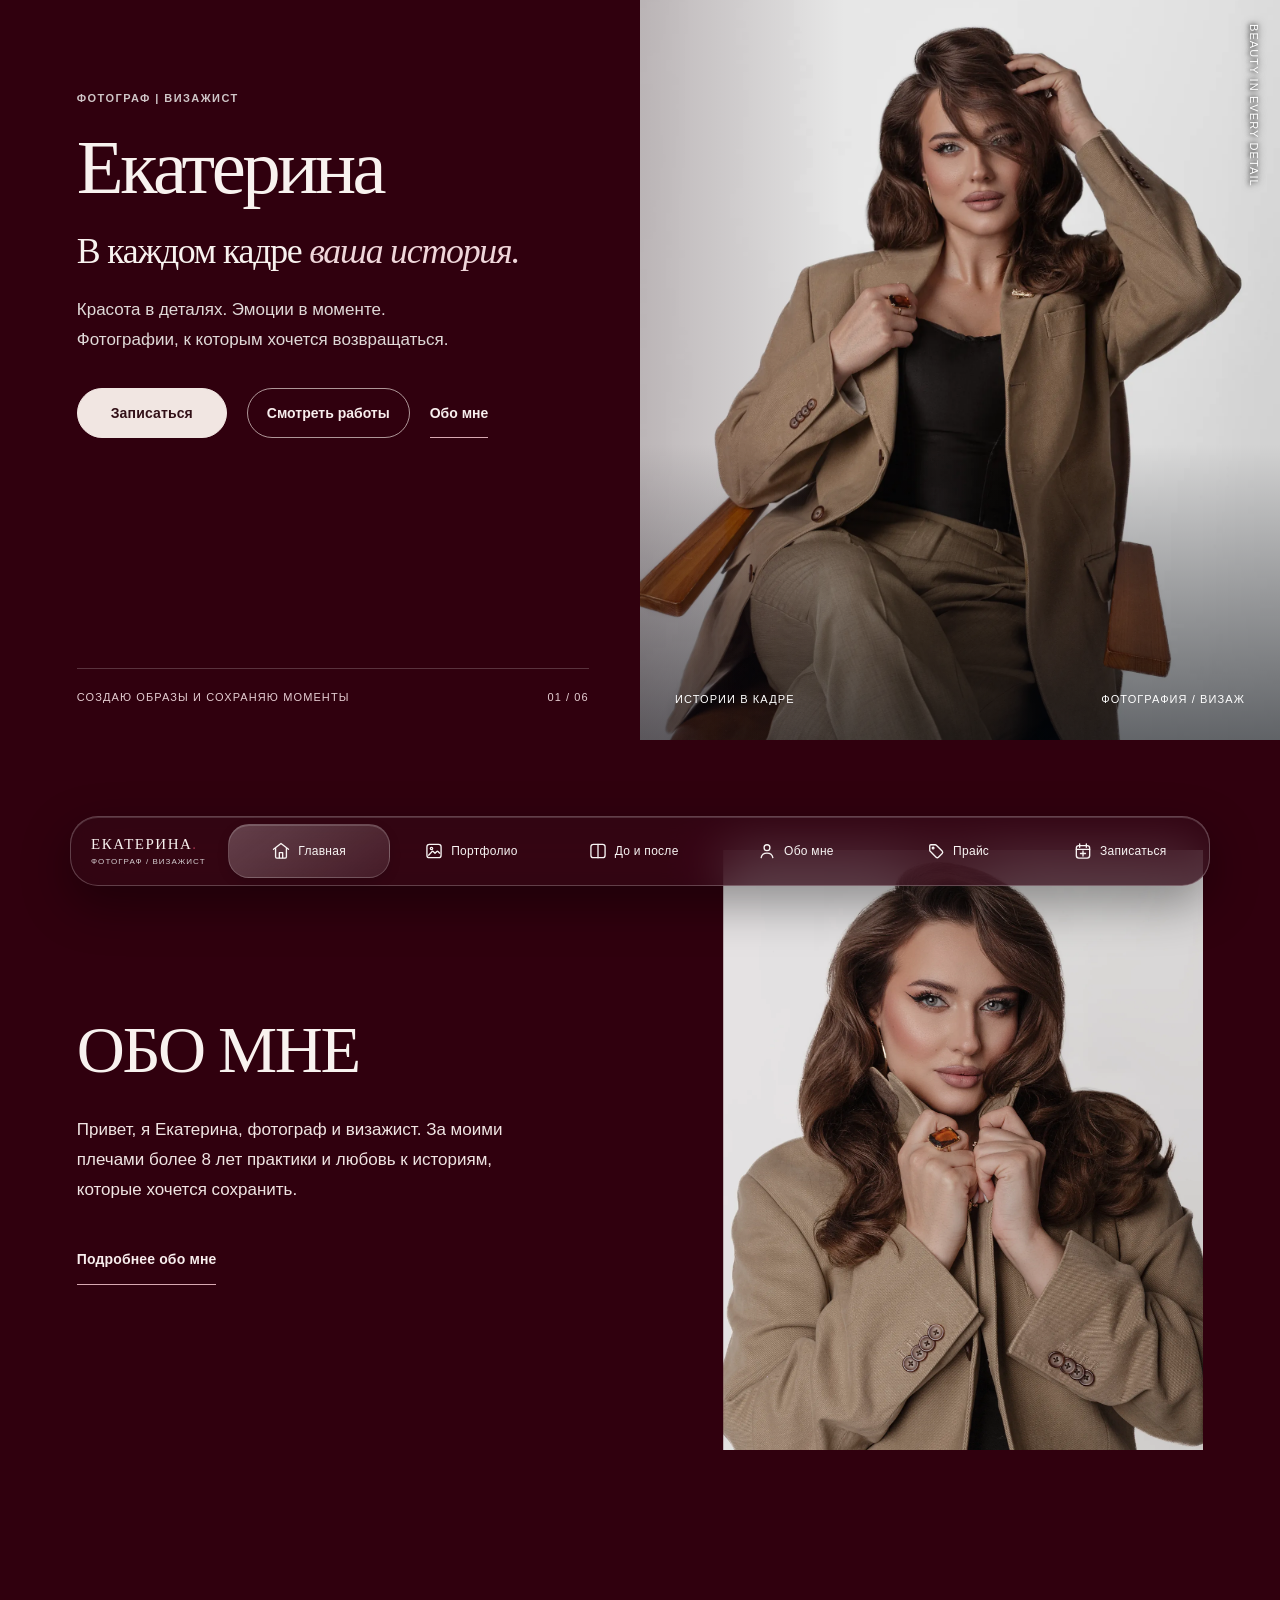
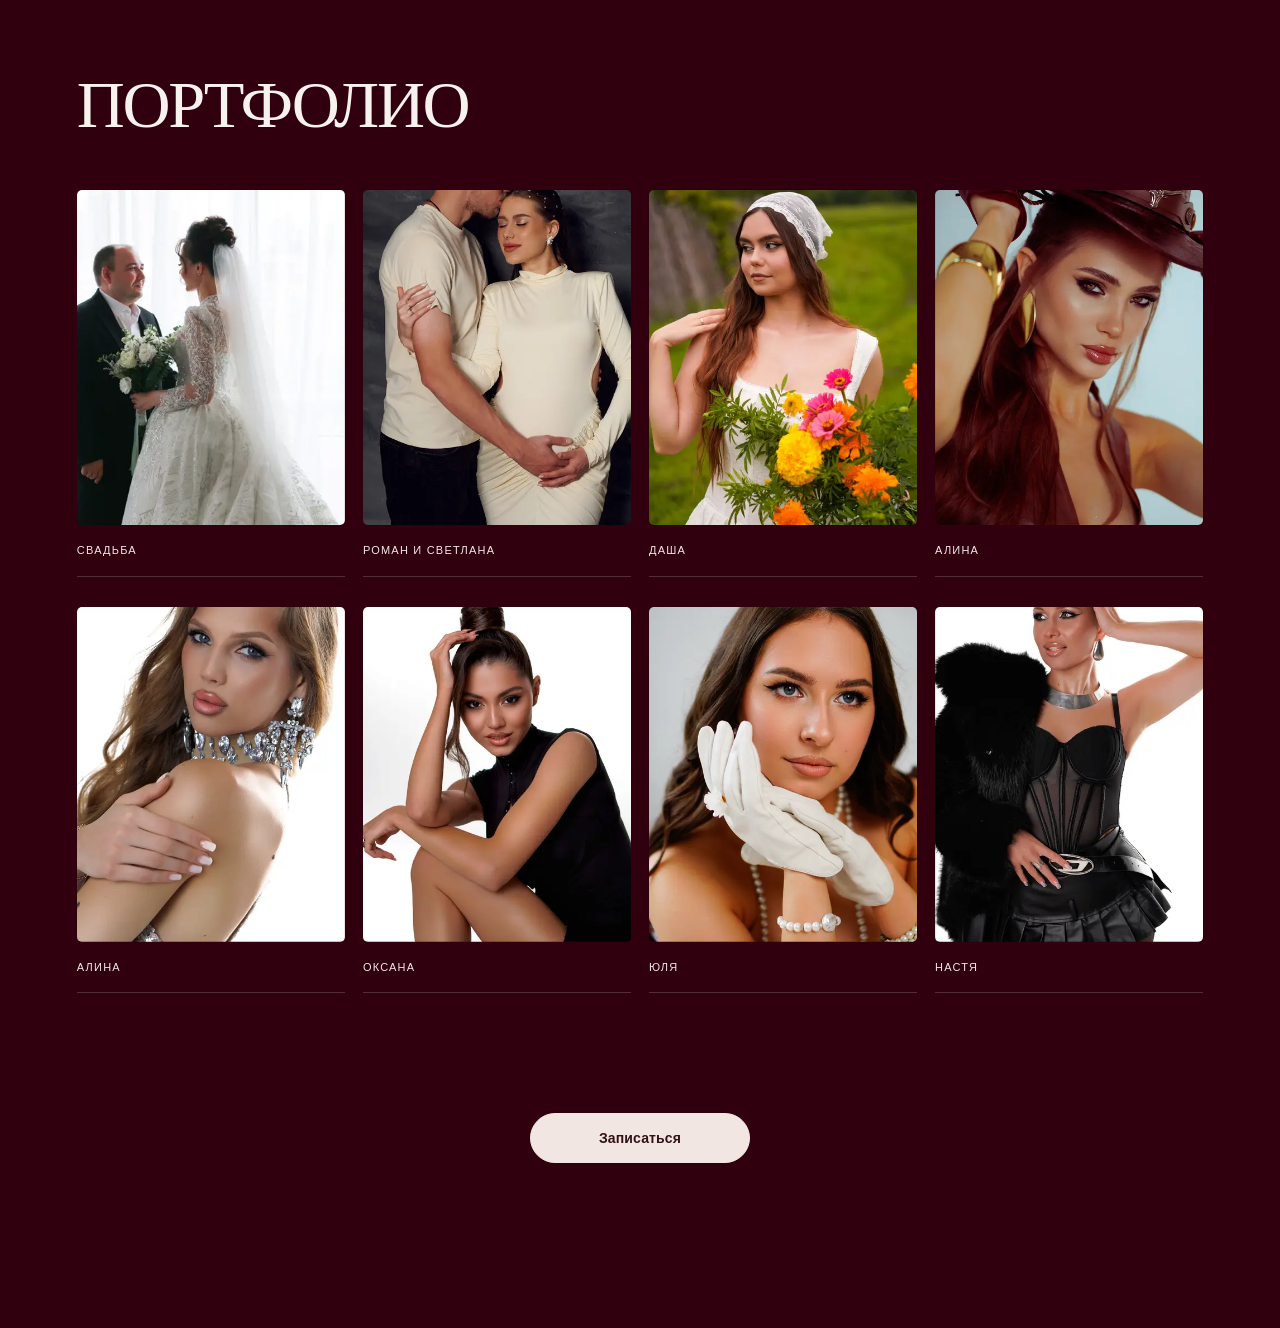
==== commit 94c00559: "Обновить оформление и показать все альбомы" ====
--- a/index.html
+++ b/index.html
@@ -30,7 +30,7 @@
   <main id="main"><section id="home" class="hero" aria-labelledby="hero-title">
       <div class="hero-copy">
         <div class="hero-intro">
-          <p class="eyebrow">ФОТОГРАФ И ВИЗАЖИСТ</p>
+          <p class="eyebrow">ФОТОГРАФ | ВИЗАЖИСТ</p>
           <h1 id="hero-title">Екатерина</h1>
           <p class="hero-tagline">В каждом кадре <em>ваша история.</em></p>
           <p class="hero-description">Красота в деталях. Эмоции в моменте. Фотографии, к которым хочется возвращаться.</p>
@@ -49,29 +49,30 @@
         <span class="hero-side-label" aria-hidden="true">BEAUTY IN EVERY DETAIL</span>
       </div>
     </section>
-<section class="home-intro section-pad">
-  <div class="section-kicker"><span>ФОТОГРАФИЯ / ВИЗАЖ</span><span>СОЗДАДИМ ИСТОРИЮ ВМЕСТЕ</span></div>
+<section class="home-intro section-pad" aria-labelledby="home-about-title">
   <div class="home-intro-layout">
-    <div class="home-intro-copy"><p class="eyebrow">РАДА ЗНАКОМСТВУ</p><h2>Красота, которую <em>чувствуешь.</em></h2><p>Привет, я Екатерина, фотограф и визажист. За моими плечами более 8 лет практики и любовь к историям, которые хочется сохранить.</p><a class="outline-link" href="about.html">Обо мне</a></div>
-    <div class="home-intro-image"><img src="assets/katya-img_2283.webp" alt="Екатерина, фотограф и визажист" loading="lazy"><span>ЕКАТЕРИНА / ФОТОГРАФ И ВИЗАЖИСТ</span></div>
+    <div class="home-intro-copy">
+      <h2 id="home-about-title">ОБО МНЕ</h2>
+      <p>Привет, я Екатерина, фотограф и визажист. За моими плечами более 8 лет практики и любовь к историям, которые хочется сохранить.</p>
+      <a class="outline-link" href="about.html">Подробнее обо мне</a>
+    </div>
+    <div class="home-intro-image"><img src="assets/katya-img_2283.webp" alt="Екатерина, фотограф и визажист" loading="lazy"></div>
   </div>
 </section>
-<section class="home-selected section-pad">
-  <div class="section-kicker"><span>ПОРТФОЛИО</span><span>ИСТОРИИ В КАДРАХ</span></div>
-  <div class="section-heading"><div><p class="eyebrow">ВЫБРАННЫЕ РАБОТЫ</p><h2>Разные истории. <em>Настоящие эмоции.</em></h2></div><a class="outline-link" href="portfolio.html">Все работы</a></div>
+<section class="home-selected section-pad" aria-labelledby="home-portfolio-title">
+  <div class="section-heading"><h2 id="home-portfolio-title">ПОРТФОЛИО</h2></div>
   <div class="home-work-grid">
-    <a href="portfolio.html" class="home-work"><img src="assets/roman-svetlana-09-thumb.webp" alt="Роман и Светлана" loading="lazy"><span>РОМАН И СВЕТЛАНА</span></a>
-    <a href="portfolio.html" class="home-work"><img src="assets/dasha-22-thumb.webp" alt="Портрет Даши" loading="lazy"><span>ДАША</span></a>
-    <a href="portfolio.html" class="home-work"><img src="assets/yulia-07-thumb.webp" alt="Портрет Юли" loading="lazy"><span>ЮЛЯ</span></a>
+    <a href="portfolio.html?album=wedding" class="home-work" aria-label="Свадьба. Открыть альбом"><img src="assets/wedding-02-thumb.webp" alt="" loading="lazy"><span>СВАДЬБА</span></a>
+    <a href="portfolio.html?album=roman-svetlana" class="home-work" aria-label="Роман и Светлана. Открыть альбом"><img src="assets/roman-svetlana-09-thumb.webp" alt="" loading="lazy"><span>РОМАН И СВЕТЛАНА</span></a>
+    <a href="portfolio.html?album=dasha" class="home-work" aria-label="Даша. Открыть альбом"><img src="assets/dasha-22-thumb.webp" alt="" loading="lazy"><span>ДАША</span></a>
+    <a href="portfolio.html?album=alina-2" class="home-work" aria-label="Алина, серия 2. Открыть альбом"><img src="assets/alina-2-14-thumb.webp" alt="" loading="lazy"><span>АЛИНА</span></a>
+    <a href="portfolio.html?album=alina" class="home-work" aria-label="Алина, серия 1. Открыть альбом"><img src="assets/alina-01-thumb.webp" alt="" loading="lazy"><span>АЛИНА</span></a>
+    <a href="portfolio.html?album=oksana" class="home-work" aria-label="Оксана. Открыть альбом"><img src="assets/oksana-11-thumb.webp" alt="" loading="lazy"><span>ОКСАНА</span></a>
+    <a href="portfolio.html?album=yulia" class="home-work" aria-label="Юля. Открыть альбом"><img src="assets/yulia-07-thumb.webp" alt="" loading="lazy"><span>ЮЛЯ</span></a>
+    <a href="portfolio.html?album=nastya" class="home-work" aria-label="Настя. Открыть альбом"><img src="assets/nastya-15-thumb.webp" alt="" loading="lazy"><span>НАСТЯ</span></a>
   </div>
 </section>
-<section class="home-invitation section-pad"><p class="eyebrow">ВАШ МОМЕНТ НАЧИНАЕТСЯ ЗДЕСЬ</p><h2>Создадим вашу <em>историю?</em></h2><a class="button button-light" href="booking.html">Связаться со мной</a></section></main>
-  <footer class="site-footer">
-    <a class="footer-brand" href="index.html">ЕКАТЕРИНА<span>.</span></a>
-    <div class="footer-meta">ФОТОГРАФ / ВИЗАЖИСТ<br>СОЗДАЮ ИСТОРИИ В КАДРАХ</div>
-    <div class="footer-contacts"><a href="https://t.me/katrina_trifonova" target="_blank" rel="noopener noreferrer">TELEGRAM</a><a href="tel:+79202492169">+7 920 249 21 69</a></div>
-    <a class="back-to-top" href="#top">НАВЕРХ</a>
-  </footer>
+<section class="home-invitation section-pad"><a class="button button-light" href="booking.html">Записаться</a></section></main>
   
 </body>
 </html>
--- a/velvet.css
+++ b/velvet.css
@@ -1,41 +1,36 @@
-/* Burgundy and navy velvet in the original two-colour palette. */
+/* Solid burgundy palette with a translucent navigation bar. */
 :root {
-  --navy: #001124;
-  --navy-deep: #000b18;
-  --navy-soft: #071a2c;
-  --wine: #430014;
+  --navy: #30000e;
+  --navy-deep: #30000e;
+  --navy-soft: #54162a;
+  --wine: #30000e;
   --wine-dark: #30000e;
 }
-html, body { background: #001124; }
-body { isolation: auto; }
+html, body { background: #30000e; }
+body { isolation: auto; padding-bottom: calc(110px + env(safe-area-inset-bottom, 0px)); }
 body::before { content: none; }
-.hero, .home-invitation, .prices {
-  background-color: #30000e;
-  background-image: linear-gradient(rgba(18,0,5,.08), rgba(18,0,5,.1)), url('assets/velvet-burgundy-v2.jpg');
-  background-position: center; background-size: cover; background-repeat: no-repeat; background-attachment: fixed;
+.hero, .home-invitation, .prices, .about, .home-intro, .home-selected,
+.portfolio, .transform, .booking, .gallery-dialog {
+  background: #30000e;
 }
-.about, .home-intro, .home-selected, .portfolio, .transform, .booking, .page-next, .site-footer {
-  background-color: #001124;
-  background-image: linear-gradient(rgba(0,7,16,.1), rgba(0,7,16,.12)), url('assets/velvet-navy-v1.jpg');
-  background-position: center; background-size: cover; background-repeat: no-repeat; background-attachment: fixed;
+.site-header { background: rgba(46, 7, 20, .76); }
+.folio-card-index, .folio-card-open, .compare-label { background: rgba(49, 8, 22, .88); }
+.gallery-arrow, .gallery-close { background: rgba(49, 8, 22, .9); }
+.magazine .portfolio-card-image { background: #54162a; }
+.home-intro-copy > p:not(.eyebrow) { color: #f0e4e3; }
+.home-work-grid { grid-template-columns: repeat(4, minmax(0, 1fr)); gap: 30px 18px; }
+.home-work > span { color: #f2e7e6; font-size: 11px; letter-spacing: .11em; }
+.home-invitation { padding-top: 10px; padding-bottom: 55px; }
+.magazine-masthead { padding: 12px 0 30px; }
+.magazine-toolbar { border-top: 0; }
+@media (max-width: 700px) {
+  .home-intro-layout { gap: 32px; }
+  .home-intro-copy > p:not(.eyebrow) { margin: 22px 0; }
+  .home-work-grid { grid-template-columns: repeat(2, minmax(0, 1fr)); gap: 25px 12px; }
+  .home-work-grid .home-work:last-child { display: block; }
+  .home-work > span { font-size: 10px; }
+  .magazine-masthead { padding: 12px 0 25px; }
 }
-.site-footer { border-top-color: rgba(244,239,234,.2); }
-.site-header { background: rgba(4, 15, 30, .7); }
-.folio-card-index, .folio-card-open, .compare-label { background: rgba(0, 10, 23, .82); }
-.gallery-dialog {
-  background-color: #001124;
-  background-image: linear-gradient(rgba(0,7,16,.32), rgba(0,7,16,.36)), url('assets/velvet-navy-v1.jpg');
-  background-position: center; background-size: cover; background-repeat: no-repeat;
+@supports not ((-webkit-backdrop-filter: blur(1px)) or (backdrop-filter: blur(1px))) {
+  .site-header { background: rgba(46, 7, 20, .97); }
 }
-.gallery-arrow, .gallery-close { background: rgba(0, 10, 23, .88); }
-@supports not ((-webkit-backdrop-filter: blur(1px)) or (backdrop-filter: blur(1px))) {
-  .site-header { background: rgba(4, 15, 30, .96); }
-}
-@supports (-webkit-touch-callout: none) {
-  .hero, .home-invitation, .prices, .about, .home-intro, .home-selected, .portfolio,
-  .transform, .booking, .page-next, .site-footer {
-    background-attachment: scroll;
-    background-size: auto, 1100px auto;
-    background-repeat: no-repeat, repeat;
-  }
-}
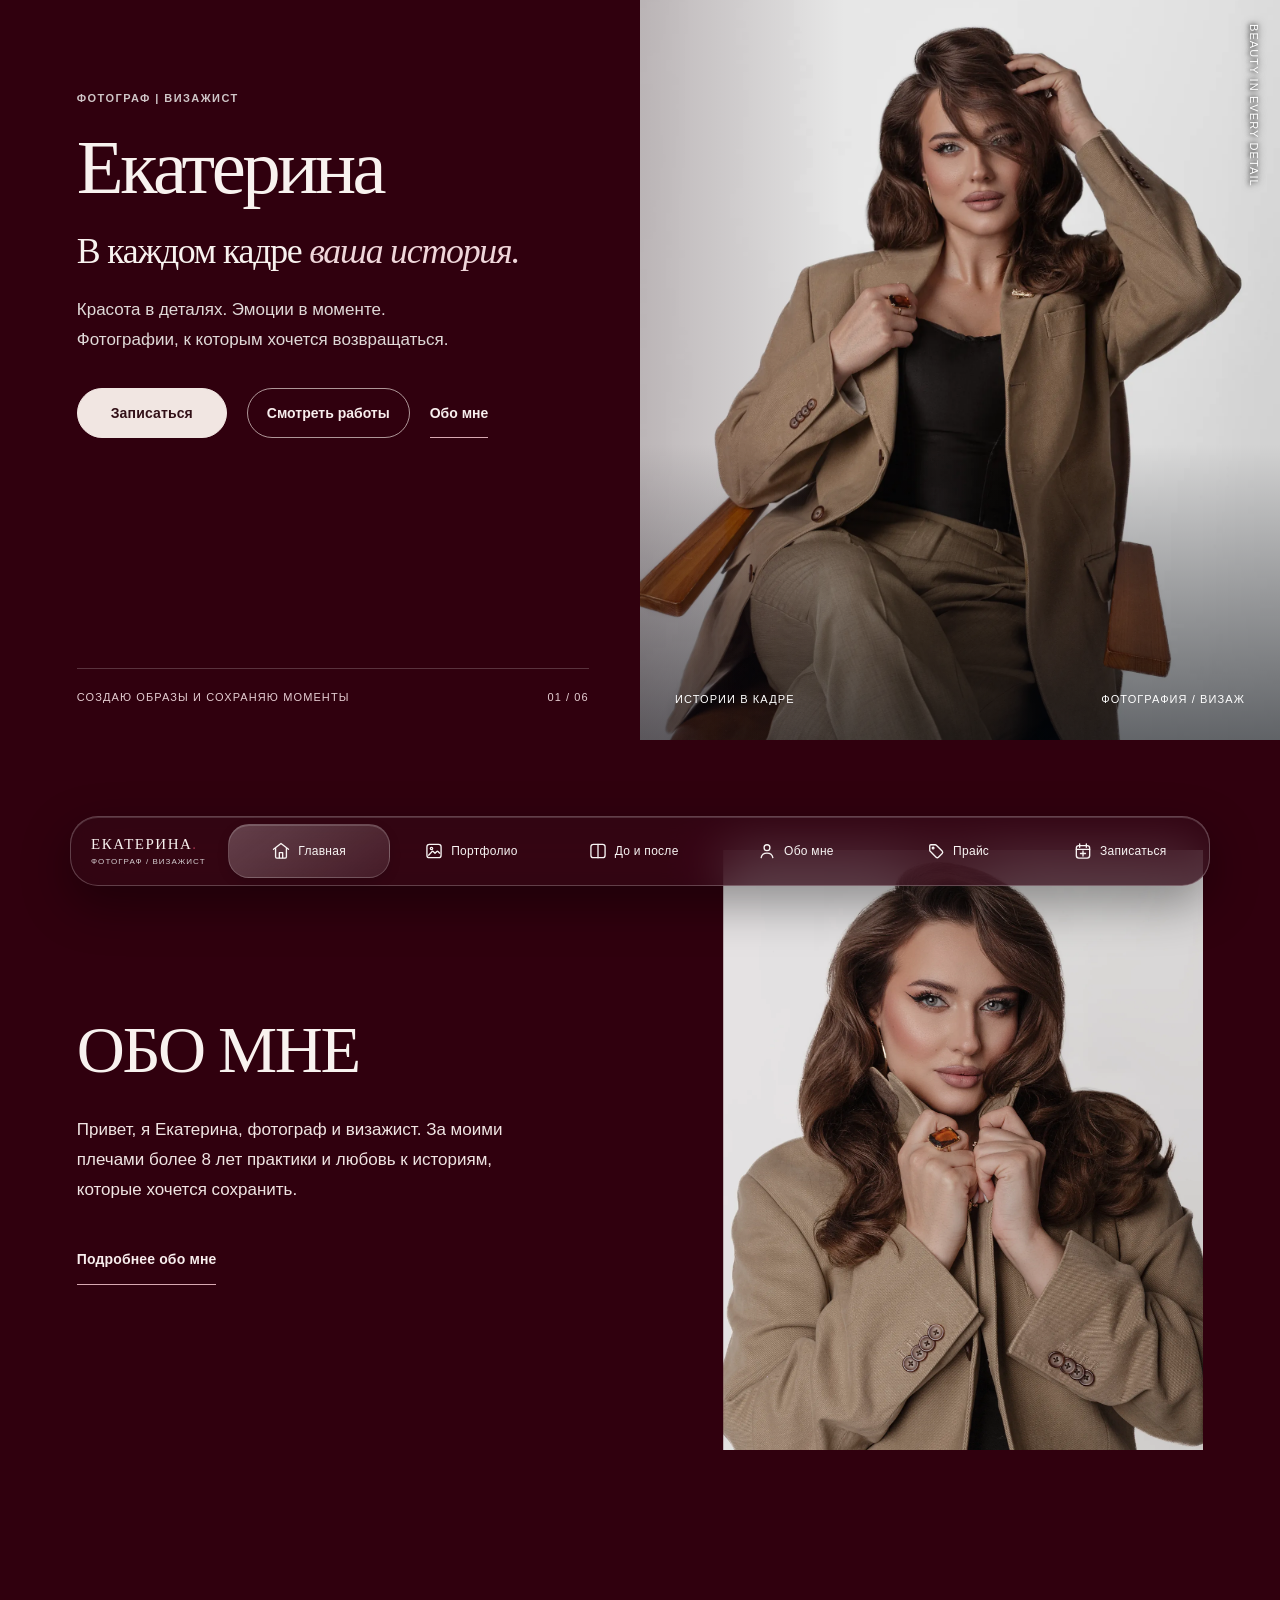
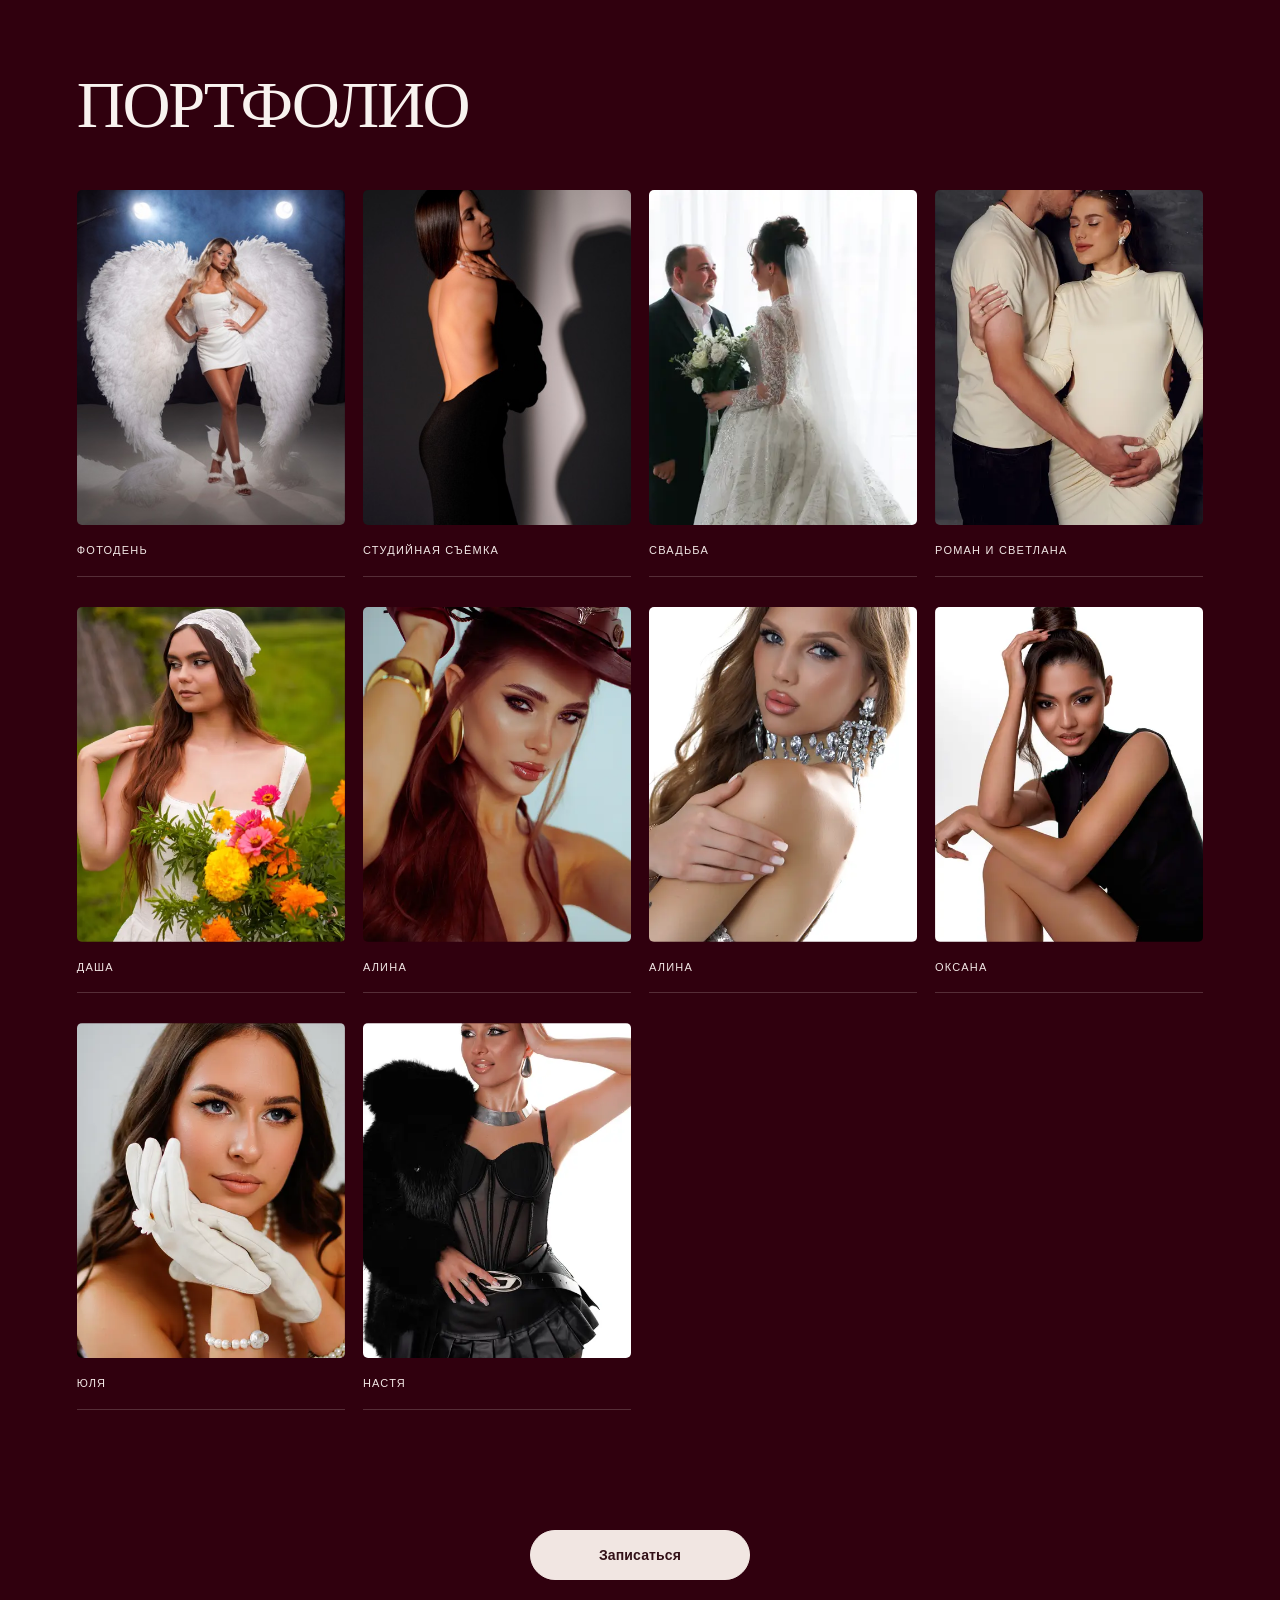
==== commit 284ba3ac: "Показать новые съёмки первыми" ====
--- a/index.html
+++ b/index.html
@@ -62,6 +62,8 @@
 <section class="home-selected section-pad" aria-labelledby="home-portfolio-title">
   <div class="section-heading"><h2 id="home-portfolio-title">ПОРТФОЛИО</h2></div>
   <div class="home-work-grid">
+    <a href="portfolio.html?album=photoday" class="home-work" aria-label="Фотодень. Открыть альбом"><img src="assets/photoday-01-thumb.jpg" alt="" loading="lazy"><span>ФОТОДЕНЬ</span></a>
+    <a href="portfolio.html?album=studio" class="home-work" aria-label="Студийная съёмка. Открыть альбом"><img src="assets/studio-01-thumb.jpg" alt="" loading="lazy"><span>СТУДИЙНАЯ СЪЁМКА</span></a>
     <a href="portfolio.html?album=wedding" class="home-work" aria-label="Свадьба. Открыть альбом"><img src="assets/wedding-02-thumb.webp" alt="" loading="lazy"><span>СВАДЬБА</span></a>
     <a href="portfolio.html?album=roman-svetlana" class="home-work" aria-label="Роман и Светлана. Открыть альбом"><img src="assets/roman-svetlana-09-thumb.webp" alt="" loading="lazy"><span>РОМАН И СВЕТЛАНА</span></a>
     <a href="portfolio.html?album=dasha" class="home-work" aria-label="Даша. Открыть альбом"><img src="assets/dasha-22-thumb.webp" alt="" loading="lazy"><span>ДАША</span></a>
